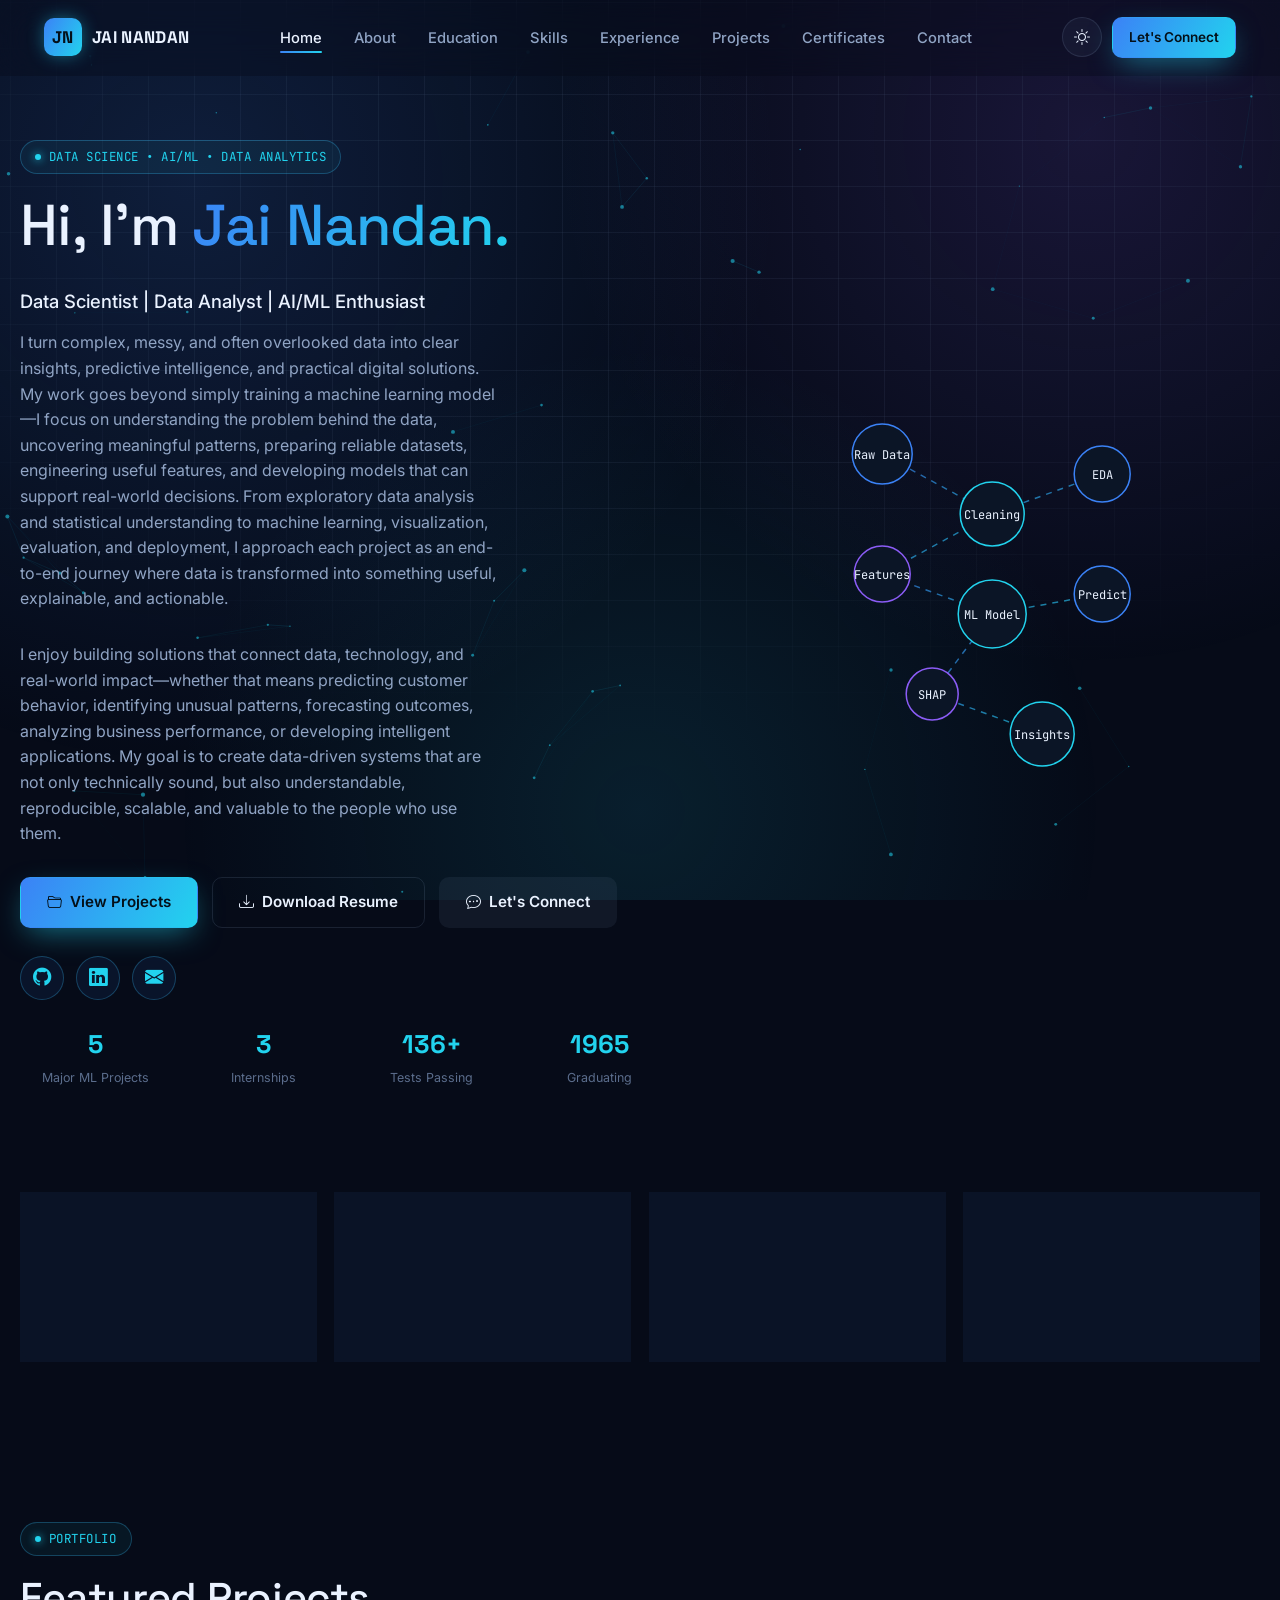
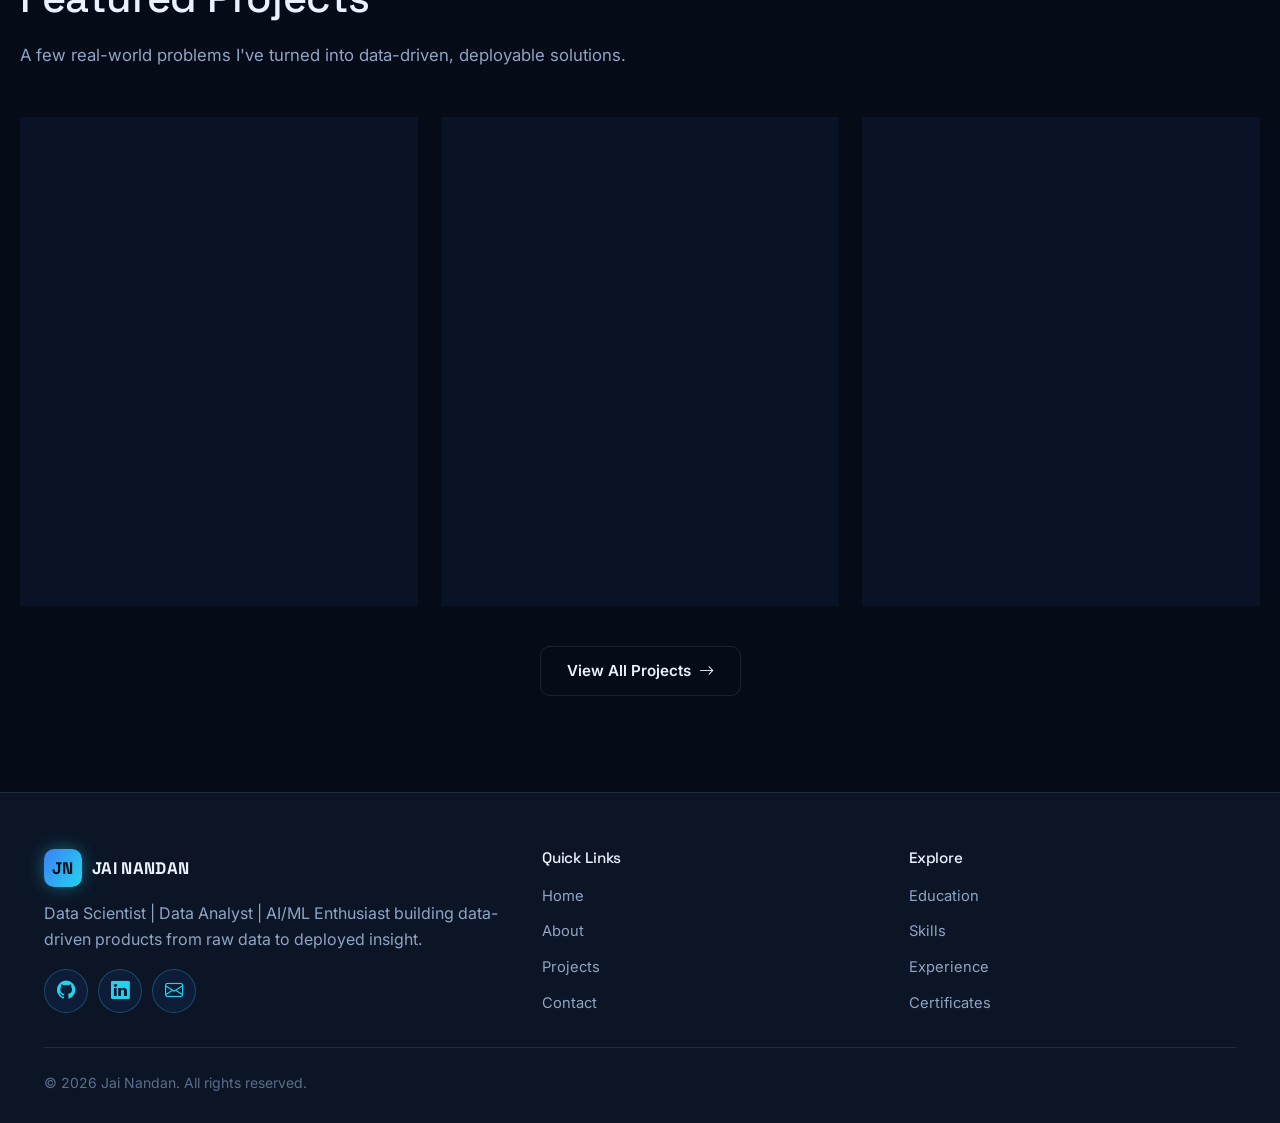
==== index.html @ 9c6be69a "Add files via upload" ====
<!DOCTYPE html>
<html lang="en">
<head>
<meta charset="UTF-8">
<meta name="viewport" content="width=device-width, initial-scale=1.0">
<title>Jai Nandan | Data Scientist &amp; AI/ML Enthusiast</title>
<meta name="description" content="Jai Nandan — Data Scientist, Data Analyst and AI/ML Enthusiast building data-driven products from raw data to deployed insight.">
<meta property="og:title" content="Jai Nandan | Data Scientist & AI/ML Enthusiast">
<meta property="og:description" content="Portfolio of Jai Nandan — machine learning, data analytics and AI projects.">
<meta property="og:type" content="website">
<link rel="icon" href="data:image/svg+xml,%3Csvg xmlns='http://www.w3.org/2000/svg' viewBox='0 0 100 100'%3E%3Crect width='100' height='100' rx='20' fill='%2306b6d4'/%3E%3Ctext x='50' y='68' font-size='55' text-anchor='middle' fill='%23041019' font-family='Arial' font-weight='bold'%3EJ%3C/text%3E%3C/svg%3E">
<link rel="preconnect" href="https://fonts.googleapis.com">
<link href="https://fonts.googleapis.com/css2?family=Space+Grotesk:wght@500;600;700&family=Inter:wght@400;500;600;700&family=JetBrains+Mono:wght@400;500&display=swap" rel="stylesheet">
<link rel="stylesheet" href="https://cdn.jsdelivr.net/npm/bootstrap@5.3.3/dist/css/bootstrap.min.css">
<link rel="stylesheet" href="https://cdn.jsdelivr.net/npm/bootstrap-icons@1.11.3/font/bootstrap-icons.css">
<link rel="stylesheet" href="css/style.css">
<link rel="stylesheet" href="css/animations.css">
<link rel="stylesheet" href="css/responsive.css">
</head>
<body>

<div class="loader"><div class="loader-ring"></div></div>
<div class="bg-fx"><canvas id="particle-canvas"></canvas></div>

<header class="site-header">
  <div class="container nav-wrap">
    <a href="index.html" class="brand"><span class="brand-mark">JN</span><span class="brand-text">JAI&nbsp;NANDAN</span></a>
    <ul class="nav-links">
      <li><a href="index.html">Home</a></li>
      <li><a href="about.html">About</a></li>
      <li><a href="education.html">Education</a></li>
      <li><a href="skills.html">Skills</a></li>
      <li><a href="experience.html">Experience</a></li>
      <li><a href="projects.html">Projects</a></li>
      <li><a href="certificates.html">Certificates</a></li>
      <li><a href="contact.html">Contact</a></li>
    </ul>
    <div class="nav-actions">
      <button class="theme-toggle" aria-label="Toggle theme"><i class="bi bi-sun"></i></button>
      <a href="contact.html" class="btn btn-primary btn-sm">Let's Connect</a>
      <button class="nav-toggle" aria-label="Open menu" aria-expanded="false"><i class="bi bi-list"></i></button>
    </div>
  </div>
</header>

<main>
  <section class="hero container">
    <div class="hero-grid">
      <div>
        <span class="eyebrow" data-reveal><span class="dot"></span>DATA SCIENCE • AI/ML • DATA ANALYTICS</span>
        <h1 data-reveal>Hi, I'm <span class="accent">Jai Nandan.</span></h1>
        <p class="hero-sub" data-reveal>Data Scientist | Data Analyst | AI/ML Enthusiast</p>
        <p class="hero-desc" data-reveal>I turn complex, messy, and often overlooked data into clear insights, predictive intelligence, and practical digital solutions. My work goes beyond simply training a machine learning model—I focus on understanding the problem behind the data, uncovering meaningful patterns, preparing reliable datasets, engineering useful features, and developing models that can support real-world decisions. From exploratory data analysis and statistical understanding to machine learning, visualization, evaluation, and deployment, I approach each project as an end-to-end journey where data is transformed into something useful, explainable, and actionable.</p>
        <p class="hero-desc" data-reveal>I enjoy building solutions that connect data, technology, and real-world impact—whether that means predicting customer behavior, identifying unusual patterns, forecasting outcomes, analyzing business performance, or developing intelligent applications. My goal is to create data-driven systems that are not only technically sound, but also understandable, reproducible, scalable, and valuable to the people who use them.</p>
        <div class="hero-actions" data-reveal>
          <a href="projects.html" class="btn btn-primary"><i class="bi bi-folder2-open"></i> View Projects</a>
          <a href="assets/Jai_Nandan_Resume.pdf" class="btn btn-outline" download><i class="bi bi-download"></i> Download Resume</a>
          <a href="contact.html" class="btn btn-ghost"><i class="bi bi-chat-dots"></i> Let's Connect</a>
        </div>
        <div class="hero-social" data-reveal>
          <a href="https://github.com/jai-nandan" target="_blank" rel="noopener" class="icon-chip round" aria-label="GitHub"><i class="bi bi-github"></i></a>
          <a href="https://www.linkedin.com/in/jai-nandan-99054a301/" target="_blank" rel="noopener" class="icon-chip round" aria-label="LinkedIn"><i class="bi bi-linkedin"></i></a>
          <a href="mailto:your-jainandan2409@gmail.com" class="icon-chip round" aria-label="Email"><i class="bi bi-envelope-fill"></i></a>
        </div>
        <div class="stat-strip" data-reveal="scale">
          <div class="stat-card"><div class="stat-num" data-count-to="5">0</div><div class="stat-label">Major ML Projects</div></div>
          <div class="stat-card"><div class="stat-num" data-count-to="3">0</div><div class="stat-label">Internships</div></div>
          <div class="stat-card"><div class="stat-num" data-count-to="140" data-suffix="+">0</div><div class="stat-label">Tests Passing</div></div>
          <div class="stat-card"><div class="stat-num" data-count-to="2027">0</div><div class="stat-label">Graduating</div></div>
        </div>
      </div>

      <div class="hero-visual" data-reveal="right">
        <svg viewBox="0 0 420 440" xmlns="http://www.w3.org/2000/svg" style="width:100%;height:100%;">
          <defs>
            <linearGradient id="lineGrad" x1="0" y1="0" x2="1" y2="1">
              <stop offset="0%" stop-color="#3b82f6"/><stop offset="100%" stop-color="#22d3ee"/>
            </linearGradient>
          </defs>
          <g stroke="url(#lineGrad)" stroke-width="1.5" fill="none" opacity="0.65">
            <path d="M100,60 L210,120 L100,180" stroke-dasharray="6 6"><animate attributeName="stroke-dashoffset" from="0" to="-200" dur="6s" repeatCount="indefinite"/></path>
            <path d="M210,120 L320,80" stroke-dasharray="6 6"><animate attributeName="stroke-dashoffset" from="0" to="-200" dur="5s" repeatCount="indefinite"/></path>
            <path d="M210,120 L210,220" stroke-dasharray="6 6"><animate attributeName="stroke-dashoffset" from="0" to="-200" dur="4s" repeatCount="indefinite"/></path>
            <path d="M100,180 L210,220 L320,200" stroke-dasharray="6 6"><animate attributeName="stroke-dashoffset" from="0" to="-200" dur="7s" repeatCount="indefinite"/></path>
            <path d="M210,220 L150,300 L260,340" stroke-dasharray="6 6"><animate attributeName="stroke-dashoffset" from="0" to="-200" dur="6s" repeatCount="indefinite"/></path>
          </g>
          <g font-family="JetBrains Mono, monospace" font-size="12" fill="#eaf2ff">
            <g class="float-el"><circle cx="100" cy="60" r="30" fill="#0b1526" stroke="#3b82f6" stroke-width="1.5" class="node-pulse"/><text x="100" y="65" text-anchor="middle">Raw Data</text></g>
            <g class="float-el delay-1"><circle cx="210" cy="120" r="32" fill="#0b1526" stroke="#22d3ee" stroke-width="1.5" class="node-pulse"/><text x="210" y="125" text-anchor="middle">Cleaning</text></g>
            <g class="float-el delay-2"><circle cx="320" cy="80" r="28" fill="#0b1526" stroke="#3b82f6" stroke-width="1.5" class="node-pulse"/><text x="320" y="85" text-anchor="middle">EDA</text></g>
            <g class="float-el"><circle cx="100" cy="180" r="28" fill="#0b1526" stroke="#8b5cf6" stroke-width="1.5" class="node-pulse"/><text x="100" y="185" text-anchor="middle">Features</text></g>
            <g class="float-el delay-1"><circle cx="210" cy="220" r="34" fill="#0b1526" stroke="#22d3ee" stroke-width="1.5" class="node-pulse"/><text x="210" y="225" text-anchor="middle">ML Model</text></g>
            <g class="float-el delay-2"><circle cx="320" cy="200" r="28" fill="#0b1526" stroke="#3b82f6" stroke-width="1.5" class="node-pulse"/><text x="320" y="205" text-anchor="middle">Predict</text></g>
            <g class="float-el"><circle cx="150" cy="300" r="26" fill="#0b1526" stroke="#8b5cf6" stroke-width="1.5" class="node-pulse"/><text x="150" y="305" text-anchor="middle">SHAP</text></g>
            <g class="float-el delay-1"><circle cx="260" cy="340" r="32" fill="#0b1526" stroke="#22d3ee" stroke-width="1.5" class="node-pulse"/><text x="260" y="345" text-anchor="middle">Insights</text></g>
          </g>
        </svg>
      </div>
    </div>
  </section>

  <section class="section-tight container">
    <div class="tech-grid">
      <div class="card tech-card" data-reveal="scale"><div class="icon-chip icon-chip-lg round"><i class="bi bi-filetype-py"></i></div><h4>Python</h4><span>Data Analysis &amp; ML</span></div>
      <div class="card tech-card" data-reveal="scale"><div class="icon-chip icon-chip-lg round"><i class="bi bi-cpu"></i></div><h4>Machine Learning</h4><span>Predictive Modeling</span></div>
      <div class="card tech-card" data-reveal="scale"><div class="icon-chip icon-chip-lg round"><i class="bi bi-database"></i></div><h4>SQL</h4><span>Data Querying</span></div>
      <div class="card tech-card" data-reveal="scale"><div class="icon-chip icon-chip-lg round"><i class="bi bi-bar-chart-line"></i></div><h4>Power BI</h4><span>Business Insights</span></div>
    </div>
  </section>

  <section class="section container">
    <div class="section-head" data-reveal>
      <span class="eyebrow"><span class="dot"></span>PORTFOLIO</span>
      <h2>Featured Projects</h2>
      <p>A few real-world problems I've turned into data-driven, deployable solutions.</p>
    </div>
    <div class="project-grid">
      <article class="card project-card" data-reveal>
        <div class="project-thumb"><svg viewBox="0 0 300 170" xmlns="http://www.w3.org/2000/svg"><rect width="300" height="170" fill="#0b1526"/><polyline points="10,140 60,110 100,120 150,70 200,90 250,40 290,60" fill="none" stroke="#22d3ee" stroke-width="3"/><circle cx="150" cy="70" r="4" fill="#3b82f6"/></svg></div>
        <div class="project-body">
          <span class="project-tag">DATA SCIENCE • ML</span>
          <h3>Customer Churn Prediction &amp; Retention Analytics</h3>
          <p>ChurnShield AI — an end-to-end churn intelligence platform using XGBoost, SHAP and K-Means clustering to flag at-risk customers and recommend retention actions.</p>
          <div class="project-tech"><span class="tech-tag">Python</span><span class="tech-tag">XGBoost</span><span class="tech-tag">SHAP</span><span class="tech-tag">Streamlit</span></div>
          <div class="project-links">
            <a href="project-details.html#churn" class="btn btn-outline btn-sm">View Project</a>
            <a href="https://github.com/jai-nandan/churun_prediction" target="_blank" rel="noopener" class="btn btn-ghost btn-sm"><i class="bi bi-github"></i></a>
          </div>
        </div>
      </article>

      <article class="card project-card" data-reveal style="--d:0.08s">
        <div class="project-thumb"><svg viewBox="0 0 300 170" xmlns="http://www.w3.org/2000/svg"><rect width="300" height="170" fill="#0b1526"/><polyline points="10,120 60,130 100,90 150,100 200,50 250,70 290,30" fill="none" stroke="#8b5cf6" stroke-width="3"/></svg></div>
        <div class="project-body">
          <span class="project-tag">DATA SCIENCE • ML</span>
          <h3>Flight Delay Prediction</h3>
          <p>Full pipeline combining LightGBM, Random Forest and XGBoost with weather-data fusion to forecast flight delays, served through a Streamlit dashboard.</p>
          <div class="project-tech"><span class="tech-tag">LightGBM</span><span class="tech-tag">FastAPI</span><span class="tech-tag">pytest</span></div>
          <div class="project-links">
            <a href="project-details.html#flight" class="btn btn-outline btn-sm">View Project</a>
            <a href="https://github.com/jai-nandan/Flight_delay_projectn" target="_blank" rel="noopener" class="btn btn-ghost btn-sm"><i class="bi bi-github"></i></a>
          </div>
        </div>
      </article>

      <article class="card project-card" data-reveal style="--d:0.16s">
        <div class="project-thumb"><svg viewBox="0 0 300 170" xmlns="http://www.w3.org/2000/svg"><rect width="300" height="170" fill="#0b1526"/><rect x="30" y="90" width="24" height="60" fill="#22d3ee"/><rect x="70" y="60" width="24" height="90" fill="#3b82f6"/><rect x="110" y="100" width="24" height="50" fill="#22d3ee"/><rect x="150" y="40" width="24" height="110" fill="#8b5cf6"/><rect x="190" y="80" width="24" height="70" fill="#3b82f6"/></svg></div>
        <div class="project-body">
          <span class="project-tag">FINTECH • ML</span>
          <h3>Credit Card Fraud Detection</h3>
          <p>Production-grade fraud detection using Isolation Forest, XGBoost and PR-AUC-based model selection, with a 9-page explainable Streamlit dashboard.</p>
          <div class="project-tech"><span class="tech-tag">Scikit-learn</span><span class="tech-tag">SHAP</span><span class="tech-tag">Streamlit</span></div>
          <div class="project-links">
            <a href="project-details.html#fraud" class="btn btn-outline btn-sm">View Project</a>
            <a href="https://github.com/jai-nandan/Credit_Card_faurd_Detection" target="_blank" rel="noopener" class="btn btn-ghost btn-sm"><i class="bi bi-github"></i></a>
          </div>
        </div>
      </article>
    </div>
    <div class="section-foot" data-reveal>
      <a href="projects.html" class="btn btn-outline">View All Projects <i class="bi bi-arrow-right"></i></a>
    </div>
  </section>
</main>

<footer class="site-footer">
  <div class="container">
    <div class="footer-grid">
      <div>
        <div class="brand" style="margin-bottom:14px;"><span class="brand-mark">JN</span><span class="brand-text">JAI&nbsp;NANDAN</span></div>
        <p>Data Scientist | Data Analyst | AI/ML Enthusiast building data-driven products from raw data to deployed insight.</p>
        <div class="footer-social">
          <a href="https://github.com/jai-nandan" target="_blank" rel="noopener" class="icon-chip round" aria-label="GitHub"><i class="bi bi-github"></i></a>
          <a href="https://www.linkedin.com/in/jai-nandan-99054a301/" target="_blank" rel="noopener" class="icon-chip round" aria-label="LinkedIn"><i class="bi bi-linkedin"></i></a>
          <a href="mailto:jainandan2409@gmail.com" class="icon-chip round" aria-label="Email"><i class="bi bi-envelope"></i></a>
        </div>
      </div>
      <div>
        <h4>Quick Links</h4>
        <ul class="footer-links">
          <li><a href="index.html">Home</a></li>
          <li><a href="about.html">About</a></li>
          <li><a href="projects.html">Projects</a></li>
          <li><a href="contact.html">Contact</a></li>
        </ul>
      </div>
      <div>
        <h4>Explore</h4>
        <ul class="footer-links">
          <li><a href="education.html">Education</a></li>
          <li><a href="skills.html">Skills</a></li>
          <li><a href="experience.html">Experience</a></li>
          <li><a href="certificates.html">Certificates</a></li>
        </ul>
      </div>
    </div>
    <div class="footer-bottom">
      <small>&copy; <span class="current-year"></span> Jai Nandan. All rights reserved.</small>
    </div>
  </div>
</footer>
<button class="back-to-top" aria-label="Back to top"><i class="bi bi-arrow-up"></i></button>

<script src="js/main.js"></script>
<script src="js/animations.js"></script>
</body>
</html>
---- css/style.css ----
/* ==========================================================================
   Jai Nandan — Portfolio — Core Design System
   ========================================================================== */

:root {
  --bg-primary: #060b18;
  --bg-secondary: #0b1526;
  --bg-elevated: #101d33;
  --bg-glass: rgba(16, 29, 51, 0.55);

  --border-glow: rgba(56, 189, 248, 0.28);
  --border-soft: rgba(148, 178, 214, 0.14);

  --accent-blue: #3b82f6;
  --accent-cyan: #22d3ee;
  --accent-purple: #8b5cf6;

  --accent-gradient: linear-gradient(
    120deg,
    var(--accent-blue),
    var(--accent-cyan)
  );

  --text-primary: #eaf2ff;
  --text-secondary: #90a4c4;
  --text-muted: #5b6d8c;

  --shadow-soft: 0 20px 60px rgba(2, 8, 20, 0.55);

  --shadow-glow:
    0 0 0 1px var(--border-glow),
    0 0 40px -12px rgba(34, 211, 238, 0.35);

  --radius-sm: 10px;
  --radius-md: 16px;
  --radius-lg: 24px;

  --font-display: "Space Grotesk", "Segoe UI", sans-serif;
  --font-body: "Inter", "Segoe UI", sans-serif;
  --font-mono: "JetBrains Mono", "Consolas", monospace;

  --header-h: 76px;
  --container-w: 1240px;
  --ease: cubic-bezier(0.22, 1, 0.36, 1);
}

/* ==========================================================================
   Light Theme
   ========================================================================== */

[data-theme="light"] {
  --bg-primary: #f4f8fd;
  --bg-secondary: #e9f0fa;
  --bg-elevated: #ffffff;
  --bg-glass: rgba(255, 255, 255, 0.65);

  --border-glow: rgba(37, 99, 235, 0.25);
  --border-soft: rgba(30, 58, 97, 0.12);

  --text-primary: #0b1a30;
  --text-secondary: #3c4f6e;
  --text-muted: #7182a0;

  --shadow-soft: 0 20px 50px rgba(30, 58, 97, 0.12);

  --shadow-glow:
    0 0 0 1px var(--border-glow),
    0 0 40px -14px rgba(37, 99, 235, 0.3);
}

/* ==========================================================================
   Reset / Base
   ========================================================================== */

* {
  box-sizing: border-box;
}

html {
  scroll-behavior: smooth;
}

body {
  margin: 0;
  background: var(--bg-primary);
  color: var(--text-primary);
  font-family: var(--font-body);
  font-size: clamp(15px, 0.9vw + 12px, 16px);
  line-height: 1.6;
  overflow-x: hidden;

  transition:
    background 0.4s var(--ease),
    color 0.4s var(--ease);
}

h1,
h2,
h3,
h4 {
  font-family: var(--font-display);
  color: var(--text-primary);
  margin: 0 0 0.5em;
  line-height: 1.15;
  letter-spacing: -0.01em;
}

p {
  color: var(--text-secondary);
}

a {
  color: inherit;
  text-decoration: none;
}

img {
  max-width: 100%;
  display: block;
}

button,
input,
textarea,
select {
  font: inherit;
}

::selection {
  background: var(--accent-cyan);
  color: #001018;
}

/* ==========================================================================
   Scrollbar
   ========================================================================== */

::-webkit-scrollbar {
  width: 10px;
}

::-webkit-scrollbar-track {
  background: var(--bg-primary);
}

::-webkit-scrollbar-thumb {
  background: var(--bg-elevated);
  border-radius: 10px;
  border: 2px solid var(--bg-primary);
}

::-webkit-scrollbar-thumb:hover {
  background: var(--accent-blue);
}

/* ==========================================================================
   Layout
   ========================================================================== */

.container {
  width: 100%;
  max-width: var(--container-w);
  margin: 0 auto;
  padding: 0 24px;
}

main {
  padding-top: var(--header-h);
}

.section {
  padding: 96px 0;
  position: relative;
}

.section-tight {
  padding: 64px 0;
}

/* ==========================================================================
   Section Header
   ========================================================================== */

.eyebrow {
  display: inline-flex;
  align-items: center;
  gap: 8px;

  font-family: var(--font-mono);
  font-size: 0.78rem;
  color: var(--accent-cyan);
  letter-spacing: 0.04em;

  padding: 6px 14px;

  border: 1px solid var(--border-glow);
  border-radius: 999px;

  background: rgba(34, 211, 238, 0.06);

  margin-bottom: 18px;
}

.eyebrow .dot {
  width: 6px;
  height: 6px;
  border-radius: 50%;

  background: var(--accent-cyan);

  box-shadow: 0 0 8px var(--accent-cyan);
}

.section-head {
  max-width: 640px;
  margin-bottom: 48px;
}

.section-head h2 {
  font-size: clamp(1.8rem, 1.2rem + 2vw, 2.6rem);
}

.section-head p {
  font-size: 1.05rem;
}

/* ==========================================================================
   Buttons
   ========================================================================== */

.btn {
  display: inline-flex;
  align-items: center;
  justify-content: center;
  gap: 8px;

  padding: 13px 26px;

  border-radius: var(--radius-sm);

  font-weight: 600;
  font-size: 0.95rem;

  border: 1px solid transparent;

  cursor: pointer;

  transition:
    transform 0.25s var(--ease),
    box-shadow 0.25s var(--ease),
    background 0.25s var(--ease),
    border-color 0.25s var(--ease);

  white-space: nowrap;
}

.btn:active {
  transform: translateY(1px) scale(0.99);
}

.btn-primary {
  background: var(--accent-gradient);
  color: #041019;

  box-shadow:
    0 10px 30px -8px rgba(34, 211, 238, 0.55);
}

.btn-primary:hover {
  box-shadow:
    0 14px 36px -6px rgba(34, 211, 238, 0.75);

  transform: translateY(-2px);
}

.btn-outline {
  background: transparent;
  color: var(--text-primary);

  border-color: var(--border-soft);
}

.btn-outline:hover {
  border-color: var(--accent-cyan);
  color: var(--accent-cyan);

  transform: translateY(-2px);
}

.btn-ghost {
  background: rgba(148, 178, 214, 0.08);
  color: var(--text-primary);
}

.btn-ghost:hover {
  background: rgba(148, 178, 214, 0.16);
}

.btn-sm {
  padding: 9px 16px;
  font-size: 0.85rem;
}

.btn-block {
  width: 100%;
  justify-content: center;
}

/* ==========================================================================
   Icon Chip
   ========================================================================== */

.icon-chip {
  width: 44px;
  height: 44px;

  display: inline-flex;
  align-items: center;
  justify-content: center;

  border-radius: 12px;

  background: rgba(59, 130, 246, 0.08);

  border: 1px solid var(--border-glow);

  color: var(--accent-cyan);

  font-size: 1.15rem;

  transition:
    transform 0.3s var(--ease),
    box-shadow 0.3s var(--ease),
    color 0.3s var(--ease);
}

.icon-chip:hover {
  transform: translateY(-3px);

  box-shadow:
    0 0 20px rgba(34, 211, 238, 0.2);
}

.icon-chip.round {
  border-radius: 50%;
}

.icon-chip-lg {
  width: 60px;
  height: 60px;

  font-size: 1.5rem;

  border-radius: 16px;
}

/* ==========================================================================
   Glass Card
   ========================================================================== */

.card {
  background: var(--bg-glass);

  border: 1px solid var(--border-soft);

  border-radius: var(--radius-md);

  backdrop-filter: blur(16px);
  -webkit-backdrop-filter: blur(16px);

  padding: 28px;

  position: relative;

  transition:
    transform 0.35s var(--ease),
    border-color 0.35s var(--ease),
    box-shadow 0.35s var(--ease);
}

.card:hover {
  transform: translateY(-6px);

  border-color: var(--border-glow);

  box-shadow: var(--shadow-glow);
}

.card::before {
  content: "";

  position: absolute;
  inset: 0;

  border-radius: inherit;

  padding: 1px;

  background:
    linear-gradient(
      135deg,
      rgba(34, 211, 238, 0.35),
      transparent 40%
    );

  -webkit-mask:
    linear-gradient(#000 0 0) content-box,
    linear-gradient(#000 0 0);

  -webkit-mask-composite: xor;
  mask-composite: exclude;

  opacity: 0;

  transition:
    opacity 0.35s var(--ease);

  pointer-events: none;
}

.card:hover::before {
  opacity: 1;
}

/* ==========================================================================
   Pill
   ========================================================================== */

.pill {
  display: inline-flex;
  align-items: center;
  gap: 6px;

  padding: 8px 16px;

  border-radius: 999px;

  border: 1px solid var(--border-soft);

  background: rgba(148, 178, 214, 0.06);

  font-size: 0.85rem;

  color: var(--text-secondary);

  transition:
    border-color 0.3s,
    color 0.3s,
    transform 0.3s;
}

.pill:hover {
  border-color: var(--accent-cyan);

  color: var(--accent-cyan);

  transform: translateY(-2px);
}

/* ==========================================================================
   Navbar
   ========================================================================== */

.site-header {
  position: fixed;

  top: 0;
  left: 0;
  right: 0;

  height: var(--header-h);

  z-index: 1000;

  display: flex;
  align-items: center;

  background: rgba(6, 11, 24, 0.35);

  border-bottom: 1px solid transparent;

  backdrop-filter: blur(18px);
  -webkit-backdrop-filter: blur(18px);

  transition:
    background 0.35s var(--ease),
    border-color 0.35s var(--ease),
    box-shadow 0.35s var(--ease);
}

[data-theme="light"] .site-header {
  background: rgba(244, 248, 253, 0.55);
}

.site-header.scrolled {
  border-bottom-color: var(--border-glow);

  box-shadow:
    0 10px 30px -18px rgba(0, 0, 0, 0.6);
}

.nav-wrap {
  width: 100%;

  display: flex;
  align-items: center;
  justify-content: space-between;

  gap: 24px;
}

.brand {
  display: flex;
  align-items: center;
  gap: 10px;

  font-family: var(--font-display);

  font-weight: 700;

  font-size: 1.05rem;

  letter-spacing: 0.02em;
}

.brand-mark {
  width: 38px;
  height: 38px;

  border-radius: 10px;

  display: flex;
  align-items: center;
  justify-content: center;

  background: var(--accent-gradient);

  color: #04101a;

  font-weight: 800;

  box-shadow:
    0 0 20px -4px rgba(34, 211, 238, 0.7);
}

.nav-links {
  display: flex;
  align-items: center;

  gap: 4px;

  list-style: none;

  margin: 0;
  padding: 0;
}

.nav-links a {
  position: relative;

  padding: 10px 14px;

  font-size: 0.92rem;

  font-weight: 500;

  color: var(--text-secondary);

  border-radius: 8px;

  transition: color 0.25s;
}

.nav-links a:hover {
  color: var(--text-primary);
}

.nav-links a::after {
  content: "";

  position: absolute;

  left: 14px;
  right: 14px;
  bottom: 4px;

  height: 2px;

  background: var(--accent-gradient);

  border-radius: 2px;

  transform: scaleX(0);

  transform-origin: left;

  transition:
    transform 0.3s var(--ease);
}

.nav-links a:hover::after {
  transform: scaleX(1);
}

.nav-links a.active {
  color: var(--text-primary);
}

.nav-links a.active::after {
  transform: scaleX(1);
}

.nav-actions {
  display: flex;
  align-items: center;
  gap: 10px;
}

.theme-toggle {
  width: 40px;
  height: 40px;

  border-radius: 50%;

  border: 1px solid var(--border-soft);

  background: rgba(148, 178, 214, 0.06);

  color: var(--text-primary);

  display: flex;
  align-items: center;
  justify-content: center;

  cursor: pointer;

  transition:
    border-color 0.3s,
    transform 0.3s;
}

.theme-toggle:hover {
  border-color: var(--accent-cyan);

  transform: rotate(20deg);
}

.nav-toggle {
  display: none;

  width: 42px;
  height: 42px;

  border-radius: 10px;

  border: 1px solid var(--border-soft);

  background: transparent;

  color: var(--text-primary);

  align-items: center;
  justify-content: center;

  cursor: pointer;
}

/* ==========================================================================
   Footer
   ========================================================================== */

.site-footer {
  border-top: 1px solid var(--border-soft);

  padding: 56px 0 28px;

  position: relative;

  background: var(--bg-secondary);
}

.footer-grid {
  display: grid;

  grid-template-columns:
    1.4fr 1fr 1fr;

  gap: 40px;

  padding-bottom: 32px;

  border-bottom: 1px solid var(--border-soft);
}

.footer-grid h4 {
  font-size: 0.95rem;

  margin-bottom: 16px;

  color: var(--text-primary);
}

.footer-links {
  list-style: none;

  padding: 0;
  margin: 0;

  display: grid;

  gap: 10px;
}

.footer-links a {
  color: var(--text-secondary);

  font-size: 0.92rem;

  transition:
    color 0.25s,
    padding-left 0.25s;
}

.footer-links a:hover {
  color: var(--accent-cyan);

  padding-left: 4px;
}

.footer-social {
  display: flex;

  gap: 10px;

  margin-top: 16px;
}

.footer-bottom {
  display: flex;

  justify-content: space-between;

  align-items: center;

  padding-top: 24px;

  flex-wrap: wrap;

  gap: 12px;
}

.footer-bottom small {
  color: var(--text-muted);
}

/* ==========================================================================
   Back To Top
   ========================================================================== */

.back-to-top {
  position: fixed;

  right: 24px;
  bottom: 24px;

  z-index: 900;

  width: 48px;
  height: 48px;

  border-radius: 50%;

  background: var(--accent-gradient);

  color: #04101a;

  border: none;

  display: flex;
  align-items: center;
  justify-content: center;

  cursor: pointer;

  box-shadow:
    0 10px 30px -8px rgba(34, 211, 238, 0.6);

  opacity: 0;

  visibility: hidden;

  transform: translateY(16px);

  transition:
    opacity 0.3s var(--ease),
    transform 0.3s var(--ease),
    visibility 0.3s;
}

.back-to-top.visible {
  opacity: 1;

  visibility: visible;

  transform: translateY(0);
}

/* ==========================================================================
   Loader
   ========================================================================== */

.loader {
  position: fixed;

  inset: 0;

  z-index: 3000;

  background: var(--bg-primary);

  display: flex;

  align-items: center;

  justify-content: center;

  transition:
    opacity 0.5s var(--ease),
    visibility 0.5s var(--ease);
}

.loader.hidden {
  opacity: 0;

  visibility: hidden;
}

.loader-ring {
  width: 54px;
  height: 54px;

  border-radius: 50%;

  border: 3px solid var(--border-soft);

  border-top-color: var(--accent-cyan);

  animation: spin 0.9s linear infinite;
}

/* ==========================================================================
   Background FX
   ========================================================================== */

.bg-fx {
  position: fixed;

  inset: 0;

  z-index: -1;

  overflow: hidden;

  background:
    radial-gradient(
      circle at 15% 20%,
      rgba(59, 130, 246, 0.16),
      transparent 45%
    ),
    radial-gradient(
      circle at 85% 15%,
      rgba(139, 92, 246, 0.14),
      transparent 40%
    ),
    radial-gradient(
      circle at 50% 90%,
      rgba(34, 211, 238, 0.1),
      transparent 45%
    );
}

.bg-fx::before {
  content: "";

  position: absolute;

  inset: -10%;

  background-image:
    linear-gradient(
      var(--border-soft) 1px,
      transparent 1px
    ),
    linear-gradient(
      90deg,
      var(--border-soft) 1px,
      transparent 1px
    );

  background-size: 46px 46px;

  mask-image:
    radial-gradient(
      ellipse 70% 60% at 50% 30%,
      #000 40%,
      transparent 80%
    );

  opacity: 0.5;
}

#particle-canvas {
  position: absolute;

  inset: 0;

  width: 100%;
  height: 100%;
}

/* ==========================================================================
   Hero
   ========================================================================== */

.hero {
  padding: 64px 0 40px;

  position: relative;
}

.hero-grid {
  display: grid;

  grid-template-columns:
    1.1fr 0.9fr;

  gap: 48px;

  align-items: center;
}

.hero h1 {
  font-size:
    clamp(
      2.2rem,
      1.4rem + 3.4vw,
      3.6rem
    );
}

.hero .accent {
  background: var(--accent-gradient);

  -webkit-background-clip: text;

  background-clip: text;

  color: transparent;
}

.hero-sub {
  font-size: 1.15rem;

  color: var(--text-primary);

  font-weight: 500;

  margin-bottom: 14px;
}

.hero-desc {
  max-width: 480px;

  margin-bottom: 30px;
}

.hero-actions {
  display: flex;

  flex-wrap: wrap;

  gap: 14px;

  margin-bottom: 28px;
}

.hero-social {
  display: flex;

  gap: 12px;
}

.hero-visual {
  position: relative;

  height: 440px;
}

.stat-strip {
  display: grid;

  grid-template-columns:
    repeat(4, 1fr);

  gap: 16px;

  margin-top: 24px;
}

.stat-card {
  text-align: center;
}

.stat-num {
  font-family: var(--font-display);

  font-size: 1.6rem;

  font-weight: 700;

  color: var(--accent-cyan);
}

.stat-label {
  font-size: 0.78rem;

  color: var(--text-muted);

  margin-top: 4px;
}

.tech-grid {
  display: grid;

  grid-template-columns:
    repeat(4, 1fr);

  gap: 18px;
}

.tech-card {
  text-align: center;

  padding: 26px 16px;
}

.tech-card .icon-chip {
  margin: 0 auto 14px;
}

.tech-card h4 {
  font-size: 0.95rem;

  margin: 0 0 4px;
}

.tech-card span {
  font-size: 0.78rem;

  color: var(--text-muted);
}

.project-grid {
  display: grid;

  grid-template-columns:
    repeat(3, 1fr);

  gap: 24px;
}

.project-card {
  padding: 0;

  overflow: hidden;
}

.project-thumb {
  height: 170px;

  position: relative;

  overflow: hidden;

  background:
    linear-gradient(
      135deg,
      var(--bg-elevated),
      var(--bg-secondary)
    );
}

.project-thumb svg {
  width: 100%;

  height: 100%;

  transition:
    transform 0.5s var(--ease);
}

.project-card:hover .project-thumb svg {
  transform: scale(1.08);
}

.project-body {
  padding: 22px;
}

.project-tag {
  font-family: var(--font-mono);

  font-size: 0.72rem;

  color: var(--accent-cyan);
}

.project-body h3 {
  font-size: 1.08rem;

  margin: 8px 0;
}

.project-body p {
  font-size: 0.9rem;

  margin-bottom: 14px;
}

.project-tech {
  display: flex;

  flex-wrap: wrap;

  gap: 6px;

  margin-bottom: 16px;
}

.tech-tag {
  font-size: 0.72rem;

  padding: 4px 10px;

  border-radius: 999px;

  border: 1px solid var(--border-soft);

  color: var(--text-secondary);
}

.project-links {
  display: flex;

  gap: 10px;
}

.section-foot {
  text-align: center;

  margin-top: 40px;
}

/* ==========================================================================
   Interior Page Hero
   ========================================================================== */

.page-hero {
  padding: 56px 0 24px;

  text-align: left;
}

.page-hero h1 {
  font-size:
    clamp(
      1.8rem,
      1.3rem + 2vw,
      2.6rem
    );
}

/* ==========================================================================
   Timeline
   ========================================================================== */

.timeline {
  position: relative;

  padding-left: 0;
}

.timeline-track {
  display: grid;

  grid-template-columns:
    repeat(9, 1fr);

  gap: 10px;

  position: relative;
}

.timeline-track::before {
  content: "";

  position: absolute;

  top: 26px;

  left: 5%;
  right: 5%;

  height: 2px;

  background:
    linear-gradient(
      90deg,
      var(--accent-blue),
      var(--accent-cyan)
    );

  opacity: 0.4;
}

.timeline-step {
  text-align: center;

  position: relative;
}

.timeline-step .icon-chip {
  margin: 0 auto 12px;
}

.timeline-step .step-no {
  font-family: var(--font-mono);

  font-size: 0.7rem;

  color: var(--accent-cyan);

  display: block;

  margin-bottom: 6px;
}

.timeline-step h4 {
  font-size: 0.85rem;

  margin: 0;
}

.vtimeline {
  position: relative;

  padding-left: 40px;
}

.vtimeline::before {
  content: "";

  position: absolute;

  left: 10px;

  top: 6px;

  bottom: 6px;

  width: 2px;

  background:
    linear-gradient(
      180deg,
      var(--accent-cyan),
      transparent
    );
}

.vtimeline-item {
  position: relative;

  margin-bottom: 36px;
}

.vtimeline-item::before {
  content: "";

  position: absolute;

  left: -35px;

  top: 6px;

  width: 14px;
  height: 14px;

  border-radius: 50%;

  background: var(--bg-primary);

  border: 2px solid var(--accent-cyan);

  box-shadow:
    0 0 14px rgba(34, 211, 238, 0.6);
}

.vtimeline-item .date {
  font-family: var(--font-mono);

  font-size: 0.78rem;

  color: var(--accent-cyan);
}

.vtimeline-item h3 {
  font-size: 1.15rem;

  margin: 6px 0 4px;
}

.vtimeline-item .org {
  color: var(--text-secondary);

  font-weight: 600;

  margin-bottom: 10px;

  display: block;
}

.resp-grid {
  display: grid;

  grid-template-columns:
    1fr 1fr;

  gap: 6px 24px;

  margin-top: 12px;
}

.resp-grid li {
  font-size: 0.9rem;

  color: var(--text-secondary);

  list-style: none;

  padding-left: 18px;

  position: relative;
}

.resp-grid li::before {
  content: "▹";

  position: absolute;

  left: 0;

  color: var(--accent-cyan);
}

/* ==========================================================================
   Skills
   ========================================================================== */

.skills-grid {
  display: grid;

  grid-template-columns:
    repeat(3, 1fr);

  gap: 22px;
}

.skill-cat-head {
  display: flex;

  align-items: center;

  gap: 12px;

  margin-bottom: 18px;
}

.skill-cat-head h3 {
  font-size: 1.02rem;

  margin: 0;
}

.skill-list {
  list-style: none;

  margin: 0;

  padding: 0;

  display: grid;

  gap: 12px;
}

.skill-list li {
  display: flex;

  align-items: center;

  gap: 10px;

  font-size: 0.92rem;

  color: var(--text-secondary);
}

.skill-list i {
  color: var(--accent-cyan);

  font-size: 1rem;
}

.learning-strip {
  display: flex;

  flex-wrap: wrap;

  gap: 12px;

  margin-top: 12px;
}

/* ==========================================================================
   Education
   ========================================================================== */

.edu-card {
  display: grid;

  grid-template-columns:
    1fr auto;

  gap: 30px;

  align-items: center;
}

.edu-period {
  font-family: var(--font-mono);

  color: var(--accent-cyan);

  font-size: 0.85rem;
}

.subject-pills {
  display: flex;

  flex-wrap: wrap;

  gap: 10px;

  margin-top: 20px;
}

.quote-card {
  border-left:
    3px solid var(--accent-cyan);

  padding-left: 22px;

  font-style: italic;

  color: var(--text-secondary);

  margin-top: 32px;
}

/* ==========================================================================
   Certificates
   ========================================================================== */

.cert-filters {
  display: flex;

  flex-wrap: wrap;

  gap: 10px;

  margin-bottom: 32px;
}

.filter-chip {
  padding: 8px 18px;

  border-radius: 999px;

  border: 1px solid var(--border-soft);

  background: transparent;

  color: var(--text-secondary);

  font-size: 0.85rem;

  cursor: pointer;

  transition:
    all 0.25s var(--ease);
}

.filter-chip.active,
.filter-chip:hover {
  border-color: var(--accent-cyan);

  color: var(--accent-cyan);

  background:
    rgba(34, 211, 238, 0.08);
}

.cert-grid {
  display: grid;

  grid-template-columns:
    repeat(3, 1fr);

  gap: 22px;
}

.cert-card {
  padding: 0;

  overflow: hidden;
}

.cert-thumb {
  height: 150px;

  background:
    linear-gradient(
      135deg,
      var(--bg-elevated),
      var(--bg-secondary)
    );

  display: flex;

  align-items: center;

  justify-content: center;

  font-size: 2rem;

  color: var(--accent-cyan);

  cursor: pointer;
}

.cert-body {
  padding: 20px;
}

.cert-body h3 {
  font-size: 1rem;

  margin: 0 0 4px;
}

.cert-meta {
  display: flex;

  justify-content: space-between;

  font-size: 0.8rem;

  color: var(--text-muted);

  margin-bottom: 14px;
}

/* ==========================================================================
   Certificate Modal
   ========================================================================== */

.cert-modal {
  position: fixed;

  inset: 0;

  z-index: 2000;

  display: none;

  align-items: center;

  justify-content: center;

  padding: 24px;
}

.cert-modal.open {
  display: flex;
}

.cert-modal-backdrop {
  position: absolute;

  inset: 0;

  background:
    rgba(3, 7, 16, 0.8);

  backdrop-filter: blur(4px);
}

.cert-modal-box {
  position: relative;

  max-width: 640px;

  width: 100%;

  background: var(--bg-elevated);

  border: 1px solid var(--border-glow);

  border-radius: var(--radius-md);

  padding: 28px;

  box-shadow: var(--shadow-glow);
}

.cert-modal-close {
  position: absolute;

  top: 14px;

  right: 14px;

  width: 36px;

  height: 36px;

  border-radius: 50%;

  border: 1px solid var(--border-soft);

  background: transparent;

  color: var(--text-primary);

  cursor: pointer;
}

.cert-modal-visual {
  height: 220px;

  border-radius: var(--radius-sm);

  background:
    linear-gradient(
      135deg,
      var(--bg-secondary),
      var(--bg-primary)
    );

  display: flex;

  align-items: center;

  justify-content: center;

  font-size: 2.6rem;

  color: var(--accent-cyan);

  margin-bottom: 20px;
}

/* ==========================================================================
   Projects Page
   ========================================================================== */

.projects-toolbar {
  display: flex;

  flex-wrap: wrap;

  gap: 14px;

  align-items: center;

  margin-bottom: 32px;
}

.search-box {
  position: relative;

  flex: 1;

  min-width: 220px;
}

.search-box input {
  width: 100%;

  padding:
    12px 16px 12px 42px;

  border-radius: var(--radius-sm);

  border: 1px solid var(--border-soft);

  background: var(--bg-glass);

  color: var(--text-primary);

  font-size: 0.92rem;
}

.search-box input:focus {
  outline: none;

  border-color: var(--accent-cyan);
}

.search-box i {
  position: absolute;

  left: 14px;

  top: 50%;

  transform: translateY(-50%);

  color: var(--text-muted);
}

.select-pill {
  padding: 11px 16px;

  border-radius: var(--radius-sm);

  border: 1px solid var(--border-soft);

  background: var(--bg-glass);

  color: var(--text-primary);

  font-size: 0.88rem;
}

.filter-row {
  display: flex;

  flex-wrap: wrap;

  gap: 10px;

  margin-bottom: 32px;
}

.no-results {
  text-align: center;

  padding: 60px 0;

  color: var(--text-muted);

  display: none;
}

.no-results.show {
  display: block;
}

/* ==========================================================================
   Project Detail
   ========================================================================== */

.detail-hero {
  display: flex;

  flex-wrap: wrap;

  gap: 20px;

  align-items: flex-start;

  justify-content: space-between;
}

.detail-tabs {
  display: flex;

  gap: 6px;

  flex-wrap: wrap;

  border-bottom:
    1px solid var(--border-soft);

  margin: 32px 0;

  padding-bottom: 0;
}

.detail-tab {
  padding: 12px 18px;

  font-size: 0.88rem;

  color: var(--text-secondary);

  cursor: pointer;

  border-bottom:
    2px solid transparent;
}

.detail-tab.active {
  color: var(--accent-cyan);

  border-color: var(--accent-cyan);
}

.detail-panel {
  display: none;
}

.detail-panel.active {
  display: block;
}

.workflow-row {
  display: flex;

  flex-wrap: wrap;

  align-items: center;

  gap: 10px;

  margin: 24px 0;
}

.workflow-node {
  padding: 12px 18px;

  border-radius: var(--radius-sm);

  border: 1px solid var(--border-glow);

  background:
    rgba(34, 211, 238, 0.06);

  font-size: 0.85rem;
}

.workflow-arrow {
  color: var(--accent-cyan);

  font-size: 1.1rem;
}

.feature-list {
  list-style: none;

  margin: 0;

  padding: 0;

  display: grid;

  grid-template-columns:
    1fr 1fr;

  gap: 12px;
}

.feature-list li {
  font-size: 0.92rem;

  color: var(--text-secondary);

  display: flex;

  gap: 10px;

  align-items: flex-start;
}

.feature-list i {
  color: var(--accent-cyan);

  margin-top: 3px;
}

.detail-layout {
  display: grid;

  grid-template-columns:
    2fr 1fr;

  gap: 40px;
}

.tech-side .tech-tag {
  display: inline-block;

  margin:
    0 6px 8px 0;
}

/* ==========================================================================
   Contact
   ========================================================================== */

.contact-layout {
  display: grid;

  grid-template-columns:
    1.3fr 1fr;

  gap: 40px;
}

.form-group {
  margin-bottom: 20px;
}

.form-group label {
  display: block;

  font-size: 0.85rem;

  color: var(--text-secondary);

  margin-bottom: 8px;
}

.form-control {
  width: 100%;

  padding: 13px 16px;

  border-radius: var(--radius-sm);

  border: 1px solid var(--border-soft);

  background: var(--bg-glass);

  color: var(--text-primary);

  font-family: var(--font-body);

  font-size: 0.95rem;

  transition:
    border-color 0.25s;
}

.form-control:focus {
  outline: none;

  border-color: var(--accent-cyan);
}

textarea.form-control {
  resize: vertical;

  min-height: 130px;
}

.form-status {
  font-size: 0.88rem;

  margin-top: 12px;

  min-height: 20px;
}

.form-status.sending {
  color: var(--accent-cyan);
}

.form-status.success {
  color: #34d399;
}

.form-status.error {
  color: #f87171;
}

.contact-info-item {
  display: flex;

  gap: 16px;

  align-items: flex-start;

  margin-bottom: 22px;
}

.contact-info-item h4 {
  font-size: 0.95rem;

  margin: 0 0 4px;
}

.contact-info-item p,
.contact-info-item a {
  font-size: 0.9rem;

  margin: 0;

  color: var(--text-secondary);
}

.connect-note {
  margin-top: 28px;

  padding-top: 24px;

  border-top:
    1px solid var(--border-soft);

  font-size: 0.88rem;

  color: var(--text-muted);
}

.invalid-msg {
  color: #f87171;

  font-size: 0.78rem;

  margin-top: 6px;

  display: none;
}

.form-group.invalid .form-control {
  border-color: #f87171;
}

.form-group.invalid .invalid-msg {
  display: block;
}

/* ==========================================================================
   404
   ========================================================================== */

.error-page {
  min-height:
    calc(100vh - var(--header-h));

  display: flex;

  align-items: center;

  justify-content: center;

  text-align: center;

  padding: 60px 24px;
}

.error-code {
  font-family: var(--font-display);

  font-size:
    clamp(
      5rem,
      4rem + 6vw,
      9rem
    );

  font-weight: 800;

  background: var(--accent-gradient);

  -webkit-background-clip: text;

  background-clip: text;

  color: transparent;

  line-height: 1;
}

/* ==========================================================================
   About Page
   ========================================================================== */

.about-layout {
  display: grid;

  grid-template-columns:
    0.85fr 1.15fr;

  gap: 48px;

  align-items: flex-start;
}

.profile-card {
  padding: 12px;

  text-align: center;
}

/* Profile photo container */
.profile-photo {
  width: 100%;

  height: auto;

  min-height: 320px;

  border-radius: var(--radius-md);

  overflow: hidden;

  background:
    linear-gradient(
      160deg,
      var(--bg-elevated),
      var(--bg-secondary)
    );

  display: flex;

  align-items: center;

  justify-content: center;

  margin-bottom: 16px;
}

/* Your local 413x513 photo */
.profile-photo img {
  width: 100%;

  height: auto;

  display: block;

  object-fit: contain;

  object-position: center;

  transition:
    transform 0.5s var(--ease);
}

/* Small professional zoom effect */
.profile-card:hover .profile-photo img {
  transform: scale(1.02);
}

/* Fallback icon */
.profile-photo i {
  font-size: 4rem;

  color: var(--text-muted);
}

.badge-row {
  display: flex;

  flex-wrap: wrap;

  gap: 10px;

  margin: 24px 0 32px;
}

/* ==========================================================================
   Animations
   ========================================================================== */

@keyframes spin {
  to {
    transform: rotate(360deg);
  }
}

@keyframes pulseGlow {
  0%,
  100% {
    box-shadow:
      0 0 10px rgba(34, 211, 238, 0.25);
  }

  50% {
    box-shadow:
      0 0 24px rgba(34, 211, 238, 0.55);
  }
}

@keyframes float {
  0%,
  100% {
    transform: translateY(0);
  }

  50% {
    transform: translateY(-8px);
  }
}

/* ==========================================================================
   Responsive
   ========================================================================== */

@media (max-width: 1100px) {
  .nav-links a {
    padding: 10px 9px;

    font-size: 0.84rem;
  }

  .hero-grid {
    gap: 30px;
  }

  .skills-grid {
    grid-template-columns:
      repeat(2, 1fr);
  }

  .project-grid {
    grid-template-columns:
      repeat(2, 1fr);
  }

  .cert-grid {
    grid-template-columns:
      repeat(2, 1fr);
  }
}

@media (max-width: 900px) {
  .nav-links {
    position: absolute;

    top: calc(var(--header-h) - 1px);

    left: 16px;

    right: 16px;

    display: none;

    flex-direction: column;

    align-items: stretch;

    padding: 12px;

    background: var(--bg-elevated);

    border: 1px solid var(--border-soft);

    border-radius: var(--radius-md);

    box-shadow: var(--shadow-soft);
  }

  .nav-links.open {
    display: flex;
  }

  .nav-links a {
    width: 100%;
  }

  .nav-actions .btn {
    display: none;
  }

  .nav-toggle {
    display: flex;
  }

  .hero-grid {
    grid-template-columns: 1fr;
  }

  .hero-visual {
    height: 360px;
  }

  .about-layout {
    grid-template-columns: 1fr;
  }

  .contact-layout {
    grid-template-columns: 1fr;
  }

  .detail-layout {
    grid-template-columns: 1fr;
  }

  .footer-grid {
    grid-template-columns:
      1fr 1fr;
  }
}

@media (max-width: 700px) {
  :root {
    --header-h: 68px;
  }

  .container {
    padding: 0 18px;
  }

  .section {
    padding: 70px 0;
  }

  .hero {
    padding: 40px 0 30px;
  }

  .hero h1 {
    font-size: 2.2rem;
  }

  .hero-actions {
    flex-direction: column;

    align-items: stretch;
  }

  .hero-actions .btn {
    width: 100%;

    justify-content: center;
  }

  .stat-strip {
    grid-template-columns:
      repeat(2, 1fr);
  }

  .tech-grid {
    grid-template-columns:
      repeat(2, 1fr);
  }

  .project-grid {
    grid-template-columns: 1fr;
  }

  .skills-grid {
    grid-template-columns: 1fr;
  }

  .cert-grid {
    grid-template-columns: 1fr;
  }

  .edu-card {
    grid-template-columns: 1fr;
  }

  .timeline-track {
    grid-template-columns: 1fr;

    gap: 24px;
  }

  .timeline-track::before {
    top: 0;

    bottom: 0;

    left: 21px;

    right: auto;

    width: 2px;

    height: auto;
  }

  .timeline-step {
    display: grid;

    grid-template-columns:
      44px 1fr;

    grid-template-rows:
      auto auto;

    column-gap: 16px;

    text-align: left;

    align-items: center;
  }

  .timeline-step .icon-chip {
    grid-row: 1 / 3;

    margin: 0;
  }

  .timeline-step .step-no {
    margin: 0;
  }

  .resp-grid {
    grid-template-columns: 1fr;
  }

  .feature-list {
    grid-template-columns: 1fr;
  }

  .footer-grid {
    grid-template-columns: 1fr;

    gap: 28px;
  }

  .footer-bottom {
    flex-direction: column;

    align-items: flex-start;
  }

  /*
     Keep the original 413x513 portrait ratio on mobile.
     The image will NOT be cropped.
  */
  .profile-photo {
    min-height: 0;

    height: auto;
  }

  .profile-photo img {
    width: 100%;

    height: auto;

    object-fit: contain;
  }
}

@media (max-width: 480px) {
  .profile-photo {
    min-height: 0;

    height: auto;
  }

  .tech-grid {
    grid-template-columns: 1fr;
  }

  .stat-strip {
    grid-template-columns:
      1fr 1fr;

    gap: 10px;
  }

  .card {
    padding: 20px;
  }

  .profile-card {
    padding: 10px;
  }

  .back-to-top {
    right: 16px;

    bottom: 16px;
  }
}

/* ==========================================================================
   Reduced Motion
   ========================================================================== */

@media (prefers-reduced-motion: reduce) {
  html {
    scroll-behavior: auto;
  }

  *,
  *::before,
  *::after {
    animation-duration: 0.01ms !important;

    animation-iteration-count: 1 !important;

    transition-duration: 0.01ms !important;
  }
}
---- css/animations.css ----
/* ==========================================================================
   Animation system
   ========================================================================== */

@keyframes spin { to { transform: rotate(360deg); } }

@keyframes floatY {
  0%, 100% { transform: translateY(0); }
  50% { transform: translateY(-14px); }
}

@keyframes pulseGlow {
  0%, 100% { box-shadow: 0 0 0 0 rgba(34, 211, 238, 0.35); }
  50% { box-shadow: 0 0 0 8px rgba(34, 211, 238, 0); }
}

@keyframes dashFlow {
  to { stroke-dashoffset: -200; }
}

@keyframes drift {
  from { transform: translate3d(0,0,0); }
  to { transform: translate3d(-46px, -46px, 0); }
}
.bg-fx::before { animation: drift 26s linear infinite; }

/* -- Scroll reveal (paired with IntersectionObserver in JS) -- */
[data-reveal] {
  opacity: 0;
  transform: translateY(28px);
  transition: opacity 0.7s var(--ease), transform 0.7s var(--ease);
}
[data-reveal].in-view { opacity: 1; transform: translateY(0); }

[data-reveal="left"] { transform: translateX(-32px); }
[data-reveal="left"].in-view { transform: translateX(0); }

[data-reveal="right"] { transform: translateX(32px); }
[data-reveal="right"].in-view { transform: translateX(0); }

[data-reveal="scale"] { transform: scale(0.92); }
[data-reveal="scale"].in-view { transform: scale(1); }

/* stagger via inline --d custom property */
[data-reveal] { transition-delay: var(--d, 0s); }

/* -- Floating elements -- */
.float-el { animation: floatY 5s ease-in-out infinite; }
.float-el.delay-1 { animation-delay: 0.6s; }
.float-el.delay-2 { animation-delay: 1.2s; }

/* -- Node pulse (hero visual) -- */
.node-pulse { animation: pulseGlow 2.4s ease-in-out infinite; }

/* -- Progress / count-up bars (skills) -- */
.progress-track { height: 6px; border-radius: 4px; background: var(--border-soft); overflow: hidden; margin-top: 8px; }
.progress-fill { height: 100%; border-radius: 4px; background: var(--accent-gradient); width: 0%; transition: width 1.2s var(--ease); }

/* -- Entrance for hero on load -- */
.hero [data-reveal] { transition-duration: 0.9s; }

@media (prefers-reduced-motion: reduce) {
  *, *::before, *::after {
    animation-duration: 0.01ms !important;
    animation-iteration-count: 1 !important;
    transition-duration: 0.01ms !important;
    scroll-behavior: auto !important;
  }
  [data-reveal] { opacity: 1 !important; transform: none !important; }
}
---- css/responsive.css ----
/* ==========================================================================
   Responsive system
   Breakpoints: 1400 / 1200 / 992 / 768 / 480 / 360
   ========================================================================== */

@media (max-width: 1200px) {
  :root { --container-w: 96%; }
  .project-grid, .cert-grid { grid-template-columns: repeat(2, 1fr); }
  .tech-grid { grid-template-columns: repeat(2, 1fr); }
  .skills-grid { grid-template-columns: repeat(2, 1fr); }
}

@media (max-width: 992px) {
  .nav-links { display: none; }
  .nav-toggle { display: flex; }
  .hero-grid { grid-template-columns: 1fr; }
  .hero-visual { order: -1; height: 300px; }
  .about-layout { grid-template-columns: 1fr; }
  .detail-layout { grid-template-columns: 1fr; }
  .contact-layout { grid-template-columns: 1fr; }
  .footer-grid { grid-template-columns: 1fr 1fr; }
  .edu-card { grid-template-columns: 1fr; text-align: left; }
  .timeline-track { grid-template-columns: repeat(3, 1fr); row-gap: 32px; }
  .timeline-track::before { display: none; }

  /* Mobile drawer nav */
  .nav-links.mobile-open {
    display: flex; flex-direction: column; align-items: stretch;
    position: fixed; top: var(--header-h); left: 0; right: 0; bottom: 0;
    background: var(--bg-primary);
    padding: 20px; gap: 4px; overflow-y: auto;
    border-top: 1px solid var(--border-soft);
  }
  .nav-links.mobile-open a { padding: 16px; font-size: 1.05rem; border-bottom: 1px solid var(--border-soft); }
}

@media (max-width: 768px) {
  .section { padding: 64px 0; }
  .stat-strip { grid-template-columns: repeat(2, 1fr); gap: 20px; }
  .project-grid, .cert-grid, .tech-grid, .skills-grid { grid-template-columns: 1fr; }
  .feature-list { grid-template-columns: 1fr; }
  .resp-grid { grid-template-columns: 1fr; }
  .footer-grid { grid-template-columns: 1fr; gap: 28px; }
  .footer-bottom { flex-direction: column; align-items: flex-start; }
  .timeline-track { grid-template-columns: repeat(2, 1fr); }
  .hero-actions { flex-direction: column; align-items: stretch; }
  .hero-actions .btn { justify-content: center; }
}

@media (max-width: 480px) {
  .container { padding: 0 18px; }
  .hero h1 { font-size: 2rem; }
  .brand span.brand-text { display: none; }
  .timeline-track { grid-template-columns: repeat(1, 1fr); }
  .edu-card, .about-layout, .project-card, .cert-card { padding-left: 0; padding-right: 0; }
  .projects-toolbar { flex-direction: column; align-items: stretch; }
  .cert-filters { gap: 8px; }
  .back-to-top { right: 16px; bottom: 16px; width: 44px; height: 44px; }
}

@media (max-width: 360px) {
  .hero h1 { font-size: 1.75rem; }
  .eyebrow { font-size: 0.7rem; padding: 5px 10px; }
  .btn { padding: 11px 18px; font-size: 0.88rem; }
}

/* Guard against horizontal scroll */
html, body { max-width: 100%; overflow-x: hidden; }
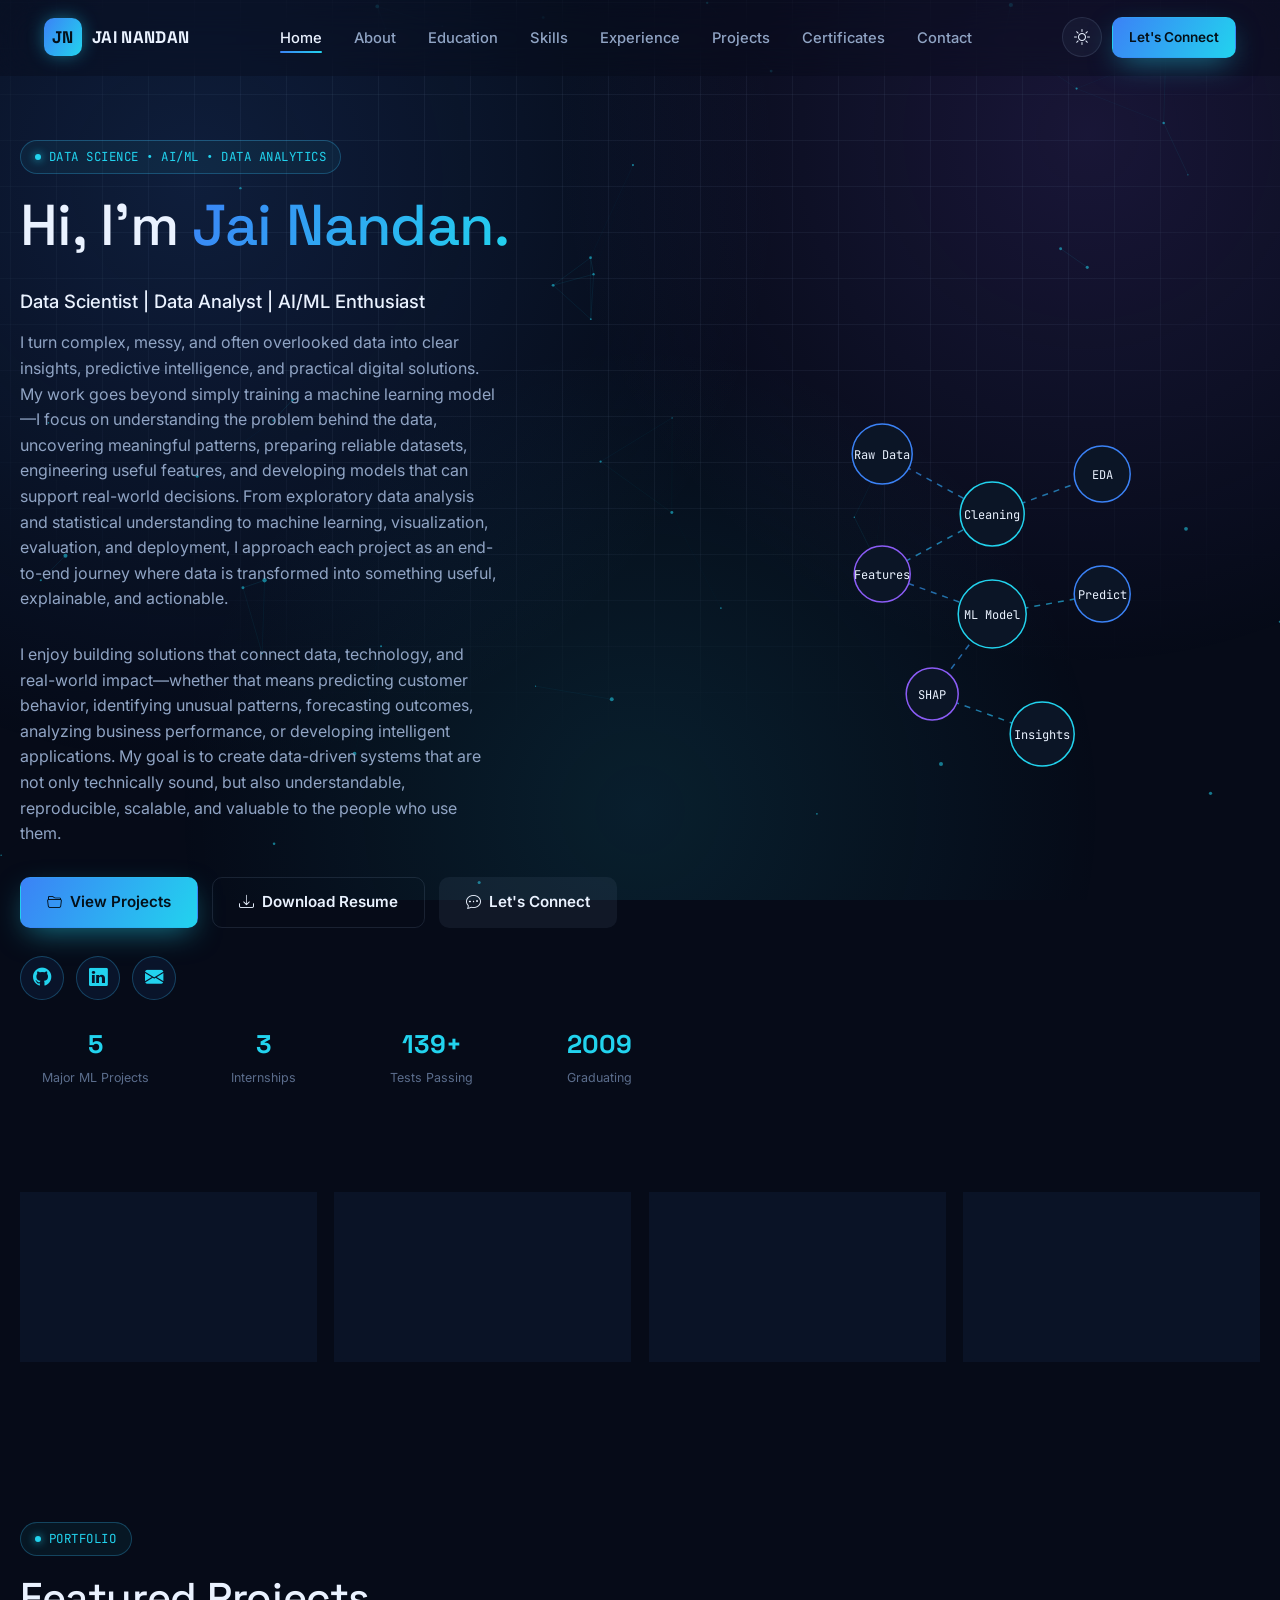
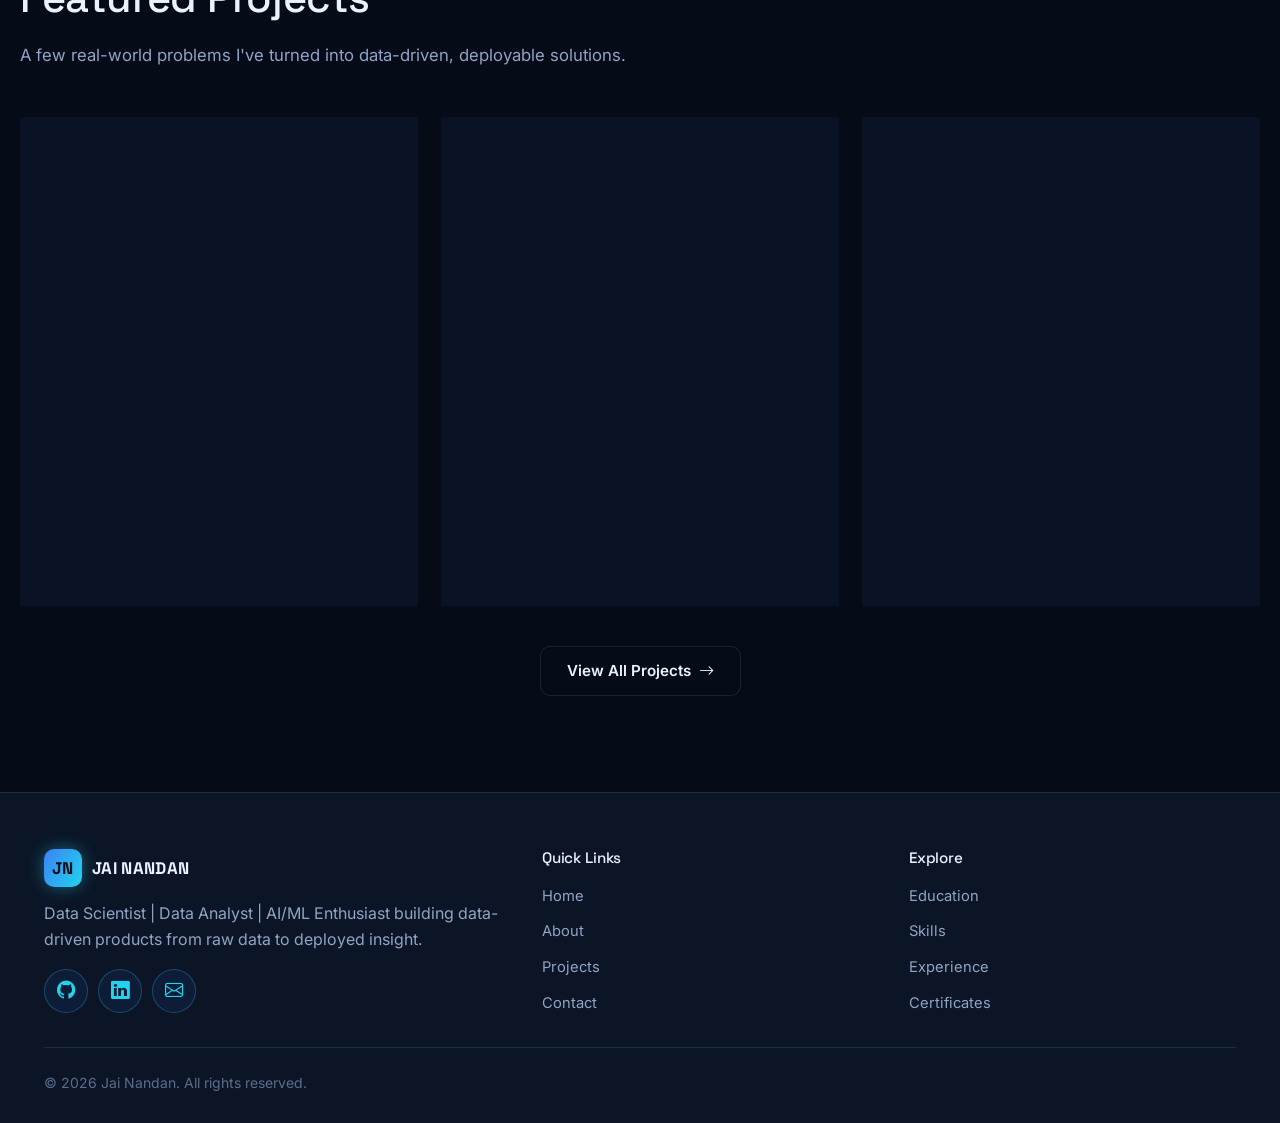
==== commit 66d6d010: "Update index.html" ====
--- a/index.html
+++ b/index.html
@@ -54,7 +54,7 @@
         <p class="hero-desc" data-reveal>I enjoy building solutions that connect data, technology, and real-world impact—whether that means predicting customer behavior, identifying unusual patterns, forecasting outcomes, analyzing business performance, or developing intelligent applications. My goal is to create data-driven systems that are not only technically sound, but also understandable, reproducible, scalable, and valuable to the people who use them.</p>
         <div class="hero-actions" data-reveal>
           <a href="projects.html" class="btn btn-primary"><i class="bi bi-folder2-open"></i> View Projects</a>
-          <a href="assets/Jai_Nandan_Resume.pdf" class="btn btn-outline" download><i class="bi bi-download"></i> Download Resume</a>
+          <a href="assets/certificates/Resume.pdf" class="btn btn-outline" download><i class="bi bi-download"></i> Download Resume</a>
           <a href="contact.html" class="btn btn-ghost"><i class="bi bi-chat-dots"></i> Let's Connect</a>
         </div>
         <div class="hero-social" data-reveal>
